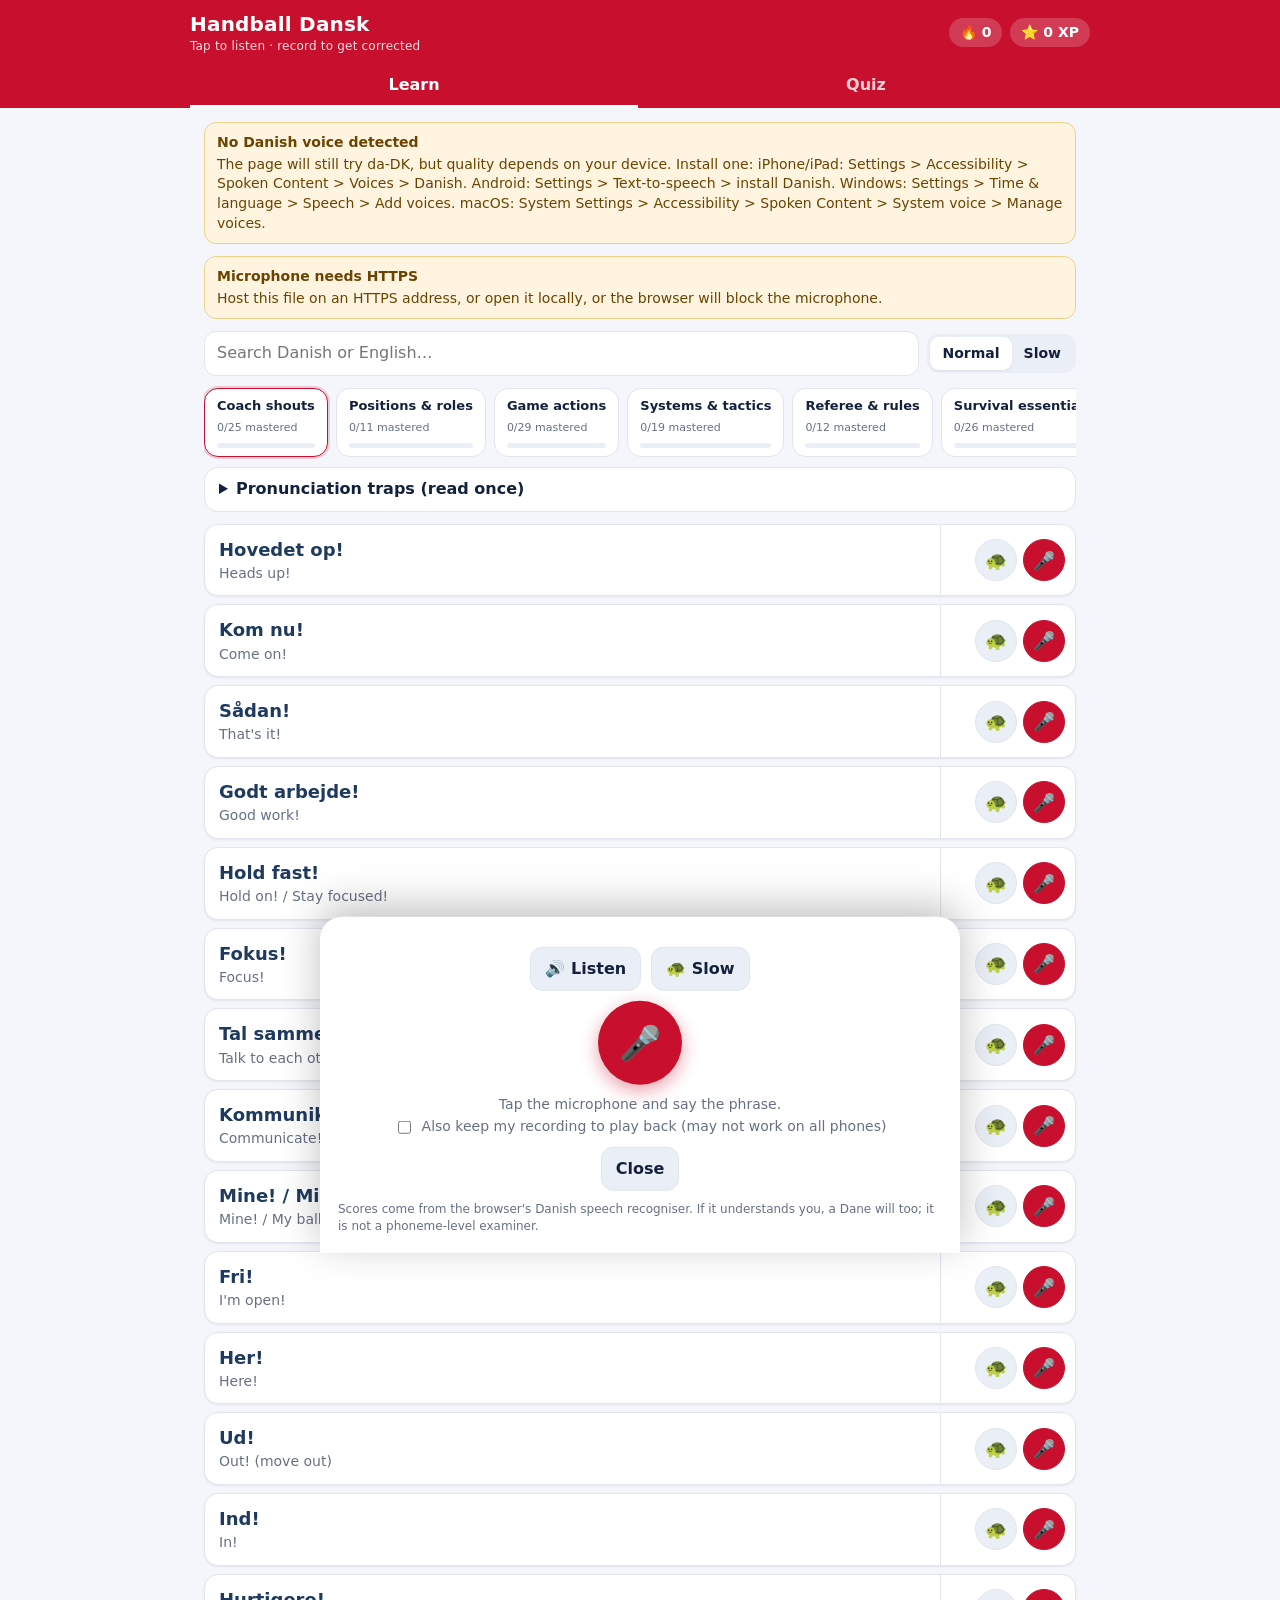
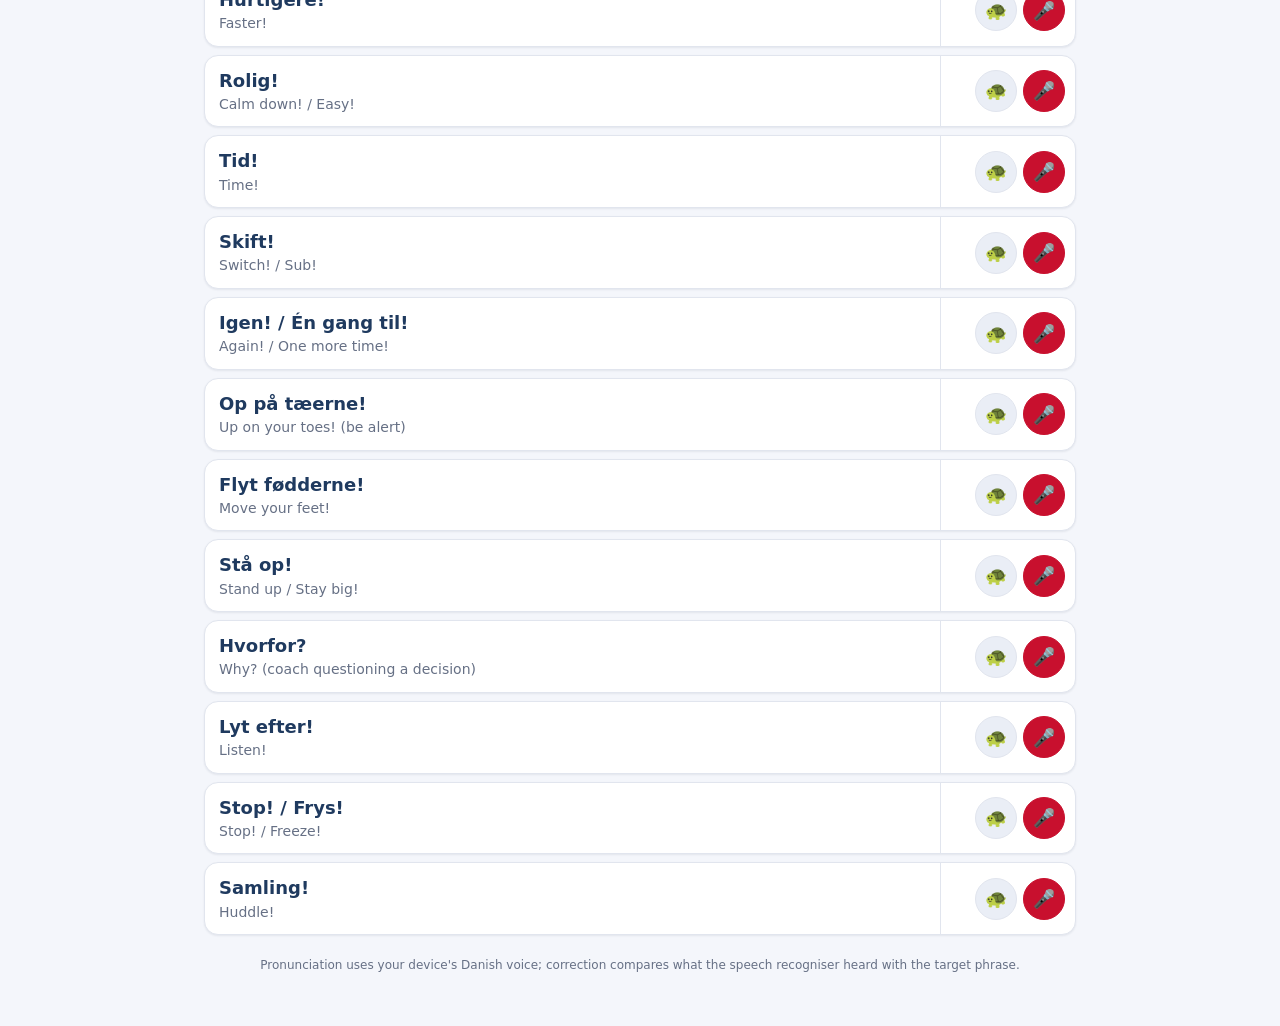
==== danish-handball-trainer.html @ ca6698df "Initial release of Handball Dansk trainer Co-authored-by: Copilot <223556219+Copilot@users.noreply.g" ====
<!doctype html>
<html lang="en">
<head>
<meta charset="utf-8">
<meta name="viewport" content="width=device-width,initial-scale=1,viewport-fit=cover">
<meta name="theme-color" content="#C8102E">
<title>Handball Dansk</title>
<style>
:root{--bg:#f4f6fb;--card:#fff;--ink:#14213d;--mut:#667085;--line:#e1e5ee;--red:#c8102e;--navy:#1f3a5f;--ok:#17a05a;--warn:#d98a00;--bad:#d92d20;--chip:#eaeef6;--shadow:0 1px 2px rgba(20,33,61,.08)}
@media(prefers-color-scheme:dark){:root{--bg:#0d1320;--card:#172033;--ink:#eef2fb;--mut:#9aa6bd;--line:#26314a;--chip:#212c45;--navy:#9db7e8;--shadow:none}}
*{box-sizing:border-box;-webkit-tap-highlight-color:transparent}
html,body{margin:0;background:var(--bg);color:var(--ink);font:16px/1.4 system-ui,-apple-system,"Segoe UI",Roboto,Arial,sans-serif}
button{font:inherit;color:inherit;cursor:pointer}
header{position:sticky;top:0;z-index:20;background:var(--red);color:#fff;padding:calc(env(safe-area-inset-top) + 10px) 16px 0}
.top{display:flex;align-items:center;justify-content:space-between;gap:12px;max-width:900px;margin:0 auto}
.brand{font-weight:800;font-size:20px;letter-spacing:.2px}
.brand small{display:block;font-weight:500;font-size:12px;opacity:.85}
.stats{display:flex;gap:8px}
.pill{background:rgba(255,255,255,.18);border-radius:999px;padding:5px 11px;font-weight:700;font-size:14px;white-space:nowrap}
nav{display:flex;gap:4px;max-width:900px;margin:10px auto 0}
nav button{flex:1;background:transparent;border:0;border-bottom:3px solid transparent;color:#fff;opacity:.8;padding:9px 4px;font-weight:700}
nav button.on{opacity:1;border-color:#fff}
main{max-width:900px;margin:0 auto;padding:14px 14px calc(env(safe-area-inset-bottom) + 40px)}
.banner{background:#fff4e0;color:#6b4300;border:1px solid #f1d08a;border-radius:12px;padding:10px 12px;margin-bottom:12px;font-size:14px}
@media(prefers-color-scheme:dark){.banner{background:#33270f;color:#f5d9a0;border-color:#5e4515}}
.banner b{display:block;margin-bottom:2px}
.bar{display:flex;flex-wrap:wrap;gap:8px;align-items:center;margin-bottom:10px}
.bar input[type=search],.bar select{flex:1;min-width:150px;border:1px solid var(--line);background:var(--card);color:var(--ink);border-radius:12px;padding:10px 12px;font:inherit}
.seg{display:inline-flex;background:var(--chip);border-radius:12px;padding:3px}
.seg button{border:0;background:transparent;padding:7px 12px;border-radius:9px;font-weight:600;font-size:14px}
.seg button.on{background:var(--card);box-shadow:var(--shadow)}
.chips{display:flex;gap:8px;overflow-x:auto;padding:2px 0 10px;scrollbar-width:none}
.chips::-webkit-scrollbar{display:none}
.chip{flex:0 0 auto;border:1px solid var(--line);background:var(--card);border-radius:14px;padding:8px 12px;text-align:left;min-width:118px}
.chip.on{border-color:var(--red);box-shadow:0 0 0 2px rgba(200,16,46,.18)}
.chip b{display:block;font-size:13px;white-space:nowrap}
.chip i{display:block;height:5px;border-radius:5px;background:var(--chip);margin-top:6px;overflow:hidden}
.chip i span{display:block;height:100%;background:var(--ok);width:0}
.chip small{color:var(--mut);font-size:11px}
details.tips{background:var(--card);border:1px solid var(--line);border-radius:14px;padding:10px 14px;margin-bottom:12px}
details.tips summary{font-weight:700;cursor:pointer}
details.tips ul{margin:8px 0 2px;padding-left:20px;color:var(--mut);font-size:14px}
details.tips li{margin:3px 0}
.list{display:grid;gap:8px}
.card{display:flex;align-items:stretch;background:var(--card);border:1px solid var(--line);border-radius:14px;box-shadow:var(--shadow);overflow:hidden}
.card .main{flex:1;text-align:left;border:0;background:transparent;padding:12px 14px;min-width:0}
.card .main:active{background:var(--chip)}
.card.playing{border-color:var(--red)}
.da{font-weight:800;font-size:18px;color:var(--navy);overflow-wrap:anywhere}
.en{color:var(--mut);font-size:14px;margin-top:2px;overflow-wrap:anywhere}
.acts{display:flex;align-items:center;gap:6px;padding:0 10px;border-left:1px solid var(--line)}
.ib{width:42px;height:42px;border-radius:50%;border:1px solid var(--line);background:var(--chip);display:grid;place-items:center;font-size:18px}
.ib:active{transform:scale(.94)}
.ib.mic{background:var(--red);border-color:var(--red);color:#fff}
.star{font-size:15px;min-width:18px;text-align:center}
.empty{padding:30px;text-align:center;color:var(--mut)}
/* sheet */
.scrim{position:fixed;inset:0;background:rgba(10,15,30,.55);z-index:40;display:none}
.scrim.on{display:block}
.sheet{position:fixed;left:0;right:0;bottom:0;z-index:50;background:var(--card);border-radius:22px 22px 0 0;max-width:640px;margin:0 auto;padding:18px 18px calc(env(safe-area-inset-bottom) + 18px);transform:translateY(105%);transition:transform .22s ease;max-height:92vh;overflow:auto;box-shadow:0 -10px 40px rgba(0,0,0,.25)}
.sheet.on{transform:none}
.sheet h2{margin:0;font-size:24px;color:var(--navy);overflow-wrap:anywhere}
.sheet .sub{color:var(--mut);margin:2px 0 12px}
.row{display:flex;gap:10px;align-items:center;justify-content:center;flex-wrap:wrap;margin:10px 0}
.btn{border:1px solid var(--line);background:var(--chip);border-radius:12px;padding:10px 14px;font-weight:700}
.btn.pri{background:var(--red);border-color:var(--red);color:#fff}
.big{width:84px;height:84px;border-radius:50%;border:0;background:var(--red);color:#fff;font-size:34px;display:grid;place-items:center;box-shadow:0 6px 18px rgba(200,16,46,.4)}
.big.rec{animation:pulse 1.1s infinite;background:#a30d25}
@keyframes pulse{0%{box-shadow:0 0 0 0 rgba(200,16,46,.6)}100%{box-shadow:0 0 0 22px rgba(200,16,46,0)}}
.status{text-align:center;color:var(--mut);min-height:22px;font-size:14px}
.result{border-top:1px solid var(--line);margin-top:12px;padding-top:12px}
.score{display:flex;align-items:center;gap:14px}
.score .n{font-size:40px;font-weight:900;line-height:1}
.meter{flex:1;height:10px;border-radius:10px;background:var(--chip);overflow:hidden}
.meter span{display:block;height:100%;width:0;transition:width .4s}
.verdict{font-weight:800;margin:8px 0 6px}
.toks{display:flex;flex-wrap:wrap;gap:6px;margin:8px 0}
.tok{padding:4px 9px;border-radius:9px;font-weight:700;border:1px solid transparent}
.tok.ok{background:rgba(23,160,90,.14);color:var(--ok);border-color:rgba(23,160,90,.4)}
.tok.close{background:rgba(217,138,0,.14);color:var(--warn);border-color:rgba(217,138,0,.4)}
.tok.bad{background:rgba(217,45,32,.12);color:var(--bad);border-color:rgba(217,45,32,.4)}
.heard{color:var(--mut);font-size:14px}
.heard b{color:var(--ink)}
.hints{margin:8px 0 0;padding-left:20px;font-size:14px}
.hints li{margin:4px 0}
.fine{font-size:12px;color:var(--mut);margin-top:10px}
label.sw{display:flex;gap:8px;align-items:center;font-size:14px;color:var(--mut);justify-content:center}
/* quiz */
.q{background:var(--card);border:1px solid var(--line);border-radius:18px;padding:18px;box-shadow:var(--shadow)}
.qprog{height:8px;border-radius:8px;background:var(--chip);overflow:hidden;margin-bottom:14px}
.qprog span{display:block;height:100%;background:var(--ok);width:0;transition:width .3s}
.qspk{display:flex;justify-content:center;margin:6px 0 10px}
.qspk .big{width:96px;height:96px;font-size:40px}
.qda{text-align:center;font-size:22px;font-weight:800;color:var(--navy);min-height:30px;margin-bottom:12px}
.opts{display:grid;gap:8px}
.opt{border:2px solid var(--line);background:var(--card);border-radius:14px;padding:13px 14px;text-align:left;font-weight:600}
.opt.right{border-color:var(--ok);background:rgba(23,160,90,.12)}
.opt.wrong{border-color:var(--bad);background:rgba(217,45,32,.1)}
.opt:disabled{cursor:default}
.qfoot{display:flex;justify-content:space-between;align-items:center;margin-top:14px;gap:10px}
.final{text-align:center;padding:10px}
.final .n{font-size:54px;font-weight:900;color:var(--navy)}
.hide{display:none!important}
.foot{color:var(--mut);font-size:12px;margin-top:22px;text-align:center}
</style>
</head>
<body>
<header>
  <div class="top">
    <div class="brand">Handball Dansk<small>Tap to listen · record to get corrected</small></div>
    <div class="stats"><span class="pill" id="streak">🔥 0</span><span class="pill" id="xp">⭐ 0 XP</span></div>
  </div>
  <nav>
    <button id="tabLearn" class="on">Learn</button>
    <button id="tabQuiz">Quiz</button>
  </nav>
</header>

<main>
  <div id="banners"></div>

  <section id="learn">
    <div class="bar">
      <input type="search" id="q" placeholder="Search Danish or English…" autocomplete="off">
      <div class="seg" id="speed"><button data-s="1" class="on">Normal</button><button data-s="0">Slow</button></div>
      <select id="voiceSel" class="hide" aria-label="Danish voice"></select>
    </div>
    <div class="chips" id="chips"></div>
    <details class="tips">
      <summary>Pronunciation traps (read once)</summary>
      <ul>
        <li><b>Soft D</b>: a "d" after a vowel is a soft "th" as in "the": <i>med, rød, blad</i>.</li>
        <li><b>æ, ø, å</b>: æ ≈ short "air", ø ≈ "uh" with rounded lips, å ≈ "aw".</li>
        <li><b>Swallowed endings</b>: <i>-et</i> and <i>-ede</i> almost vanish: <i>spillede</i> ≈ "spell-uh".</li>
        <li><b>Stød</b>: a throat catch that changes meaning (<i>hun</i> "she" vs <i>hund</i> "dog"). Learn by ear.</li>
        <li><b>jeg</b> = "yai". <b>hv-</b> = "v". Final <b>g</b> is often silent.</li>
        <li>Rhythm is flat and fast. Coaches use short fragments: master the shouts and positions first.</li>
      </ul>
    </details>
    <div class="list" id="list"></div>
  </section>

  <section id="quizView" class="hide">
    <div class="bar">
      <select id="quizScope" aria-label="Quiz scope"></select>
      <label class="sw"><input type="checkbox" id="hideText"> Listening only (hide Danish)</label>
    </div>
    <div id="quizBody"></div>
  </section>

  <p class="foot">Pronunciation uses your device's Danish voice; correction compares what the speech recogniser heard with the target phrase.</p>
</main>

<div class="scrim" id="scrim"></div>
<div class="sheet" id="sheet" role="dialog" aria-modal="true" aria-label="Pronunciation practice">
  <h2 id="shDa"></h2>
  <div class="sub" id="shEn"></div>
  <div class="row">
    <button class="btn" id="shPlay">🔊 Listen</button>
    <button class="btn" id="shSlow">🐢 Slow</button>
  </div>
  <div class="row"><button class="big" id="shRec" aria-label="Record">🎤</button></div>
  <div class="status" id="shStatus">Tap the microphone and say the phrase.</div>
  <label class="sw"><input type="checkbox" id="keepAudio"> Also keep my recording to play back (may not work on all phones)</label>
  <div class="result hide" id="shRes">
    <div class="score"><div class="n" id="shScore">0</div><div class="meter"><span id="shMeter"></span></div></div>
    <div class="verdict" id="shVerdict"></div>
    <div class="toks" id="shToks"></div>
    <div class="heard" id="shHeard"></div>
    <ul class="hints" id="shHints"></ul>
    <div class="row hide" id="shMine"><button class="btn" id="shPlayMine">▶ Hear yourself</button></div>
  </div>
  <div class="row"><button class="btn" id="shClose">Close</button></div>
  <div class="fine">Scores come from the browser's Danish speech recogniser. If it understands you, a Dane will too; it is not a phoneme-level examiner.</div>
</div>

<script>
/* ---------- DATA: [danish, english, optional spoken text] ---------- */
const DATA=[
{id:"shouts",t:"Coach shouts",rows:[
["Hovedet op!","Heads up!"],["Kom nu!","Come on!"],["Sådan!","That's it!"],["Godt arbejde!","Good work!"],["Hold fast!","Hold on! / Stay focused!"],["Fokus!","Focus!"],["Tal sammen!","Talk to each other!"],["Kommuniker!","Communicate!"],["Mine! / Min bold!","Mine! / My ball!"],["Fri!","I'm open!"],["Her!","Here!"],["Ud!","Out! (move out)"],["Ind!","In!"],["Hurtigere!","Faster!"],["Rolig!","Calm down! / Easy!"],["Tid!","Time!"],["Skift!","Switch! / Sub!"],["Igen! / Én gang til!","Again! / One more time!"],["Op på tæerne!","Up on your toes! (be alert)"],["Flyt fødderne!","Move your feet!"],["Stå op!","Stand up / Stay big!"],["Hvorfor?","Why? (coach questioning a decision)"],["Lyt efter!","Listen!"],["Stop! / Frys!","Stop! / Freeze!"],["Samling!","Huddle!"]]},
{id:"pos",t:"Positions & roles",rows:[
["Målmand","Goalkeeper"],["Venstre fløj / Højre fløj","Left / Right wing"],["Venstre back / Højre back","Left / Right back"],["Playmaker / Midterback","Centre back"],["Streg / Stregspiller","Pivot / Line player"],["Bagspiller","Backcourt player"],["Kaptajn","Captain"],["Træner / Assistenttræner","Coach / Assistant coach"],["Holdkammerat","Teammate"],["Dommer","Referee"],["Sekretær / Tidtager","Table official / Timekeeper"]]},
{id:"actions",t:"Game actions",rows:[
["Bold","Ball"],["Aflevering / Aflever!","Pass / Pass it!"],["Skud / Skyd!","Shot / Shoot!"],["Mål!","Goal!"],["Redning","Save"],["Straffekast","7m penalty"],["Frikast","Free throw"],["Indkast","Throw-in (from sideline)"],["Udkast","Goalkeeper's throw-out"],["Kontra / Hurtigt angreb","Fast break"],["1. bølge / 2. bølge","First / second wave","første bølge / anden bølge"],["Gennembrud","Breakthrough"],["Spring skud","Jump shot"],["Finte / Lav en finte","Fake / Make a fake"],["Skærm / Sæt skærm","Screen / Set a screen"],["Skift / Kryds","Switch / Cross"],["Blok / Blokering","Block"],["Erobring","Steal / Ball win"],["Tabt bold","Turnover"],["Teknisk fejl","Technical fault"],["Skridt","Travelling (steps)"],["Dobbeltdribling","Double dribble"],["Fejl","Mistake / Foul"],["Passivt spil","Passive play"],["Forvarsel","Passive play warning"],["Overtal / Undertal","Power play / Short-handed"],["Syv mod seks","7v6 (empty goal)"],["Tomt mål","Empty net"],["Tilbage! / Hjem!","Get back! (defensive transition)"]]},
{id:"tactics",t:"Systems & tactics",rows:[
["Angreb / Forsvar","Attack / Defence"],["Opstilling","Formation / Set-up"],["6-0 (seks-nul)","6:0 defence","seks nul"],["5-1 (fem-et)","5:1 defence","fem et"],["3-2-1 (tre-to-en)","3:2:1 defence","tre to en"],["Mand-mand","Man-to-man"],["Offensivt / Defensivt","Aggressive / Passive (defence)"],["Dæk op / Dæk ud","Step up / Step out on the shooter"],["Luk hullet","Close the gap"],["Pres","Press"],["Hold afstand","Keep distance"],["Tag din mand","Take your man"],["Hjælp! / Hjælpeforsvar","Help! / Help defence"],["Spil på stregen","Play to the pivot"],["Spil ud på fløjen","Play out to the wing"],["Gå i dybden","Penetrate / Go deep"],["Vær tålmodig","Be patient"],["Hold bolden","Keep possession"],["Sæt tempoet op / ned","Raise / Lower the tempo"]]},
{id:"rules",t:"Referee & rules",rows:[
["Udvisning (2 min)","2-minute suspension","Udvisning"],["Gult kort","Yellow card"],["Rødt kort","Red card"],["Blåt kort","Blue card (report)"],["Time-out / Holdtimeout","Team time-out"],["Straffekast til ...","Penalty to ..."],["Offensiv fejl","Offensive foul"],["Overtrædelse","Violation"],["Udskiftning / Skiftezone","Substitution / Substitution area"],["Halvleg / Pause","Half / Half-time"],["Forlænget spilletid","Extra time"],["Slutresultat","Final score"]]},
{id:"basics",t:"Survival essentials",rows:[
["Hej / Hej hej","Hi / Bye"],["Godmorgen / Godaften / Godnat","Good morning / evening / night"],["Vi ses","See you"],["Tak / Mange tak","Thanks / Thanks a lot"],["Selv tak / Det var så lidt","You're welcome"],["Undskyld","Sorry / Excuse me"],["Ja / Nej / Måske","Yes / No / Maybe"],["Jeg hedder Samuel","My name is Samuel"],["Hvad hedder du?","What's your name?"],["Jeg forstår ikke","I don't understand"],["Kan du sige det igen?","Can you say that again?"],["Kan du tale langsommere?","Can you speak slower?"],["Hvad betyder det?","What does that mean?"],["Hvordan siger man ... på dansk?","How do you say ... in Danish?"],["Taler du engelsk?","Do you speak English?"],["Du må gerne tale dansk til mig","You may speak Danish to me"],["Jeg lærer dansk","I'm learning Danish"],["Hvor er ...?","Where is ...?"],["Hvornår? / Hvad tid?","When? / What time?"],["Hvordan går det? / Det går fint","How's it going? / Going well"],["Jeg er træt / sulten / tørstig","I'm tired / hungry / thirsty"],["Det er okay / Det er fint","It's fine"],["Pyt!","Never mind / shake it off"],["Held og lykke","Good luck"],["Tillykke","Congratulations"],["Godt gået! / Flot!","Well done! / Nice!"]]},
{id:"nums",t:"Numbers & days",rows:[
["en / et","1"],["to","2"],["tre","3"],["fire","4"],["fem","5"],["seks","6"],["syv","7"],["otte","8"],["ni","9"],["ti","10"],["elleve","11"],["tolv","12"],["tretten","13"],["fjorten","14"],["femten","15"],["seksten","16"],["sytten","17"],["atten","18"],["nitten","19"],["tyve","20"],
["mandag / tirsdag / onsdag","Monday / Tuesday / Wednesday"],["torsdag / fredag","Thursday / Friday"],["lørdag / søndag","Saturday / Sunday"],["i dag / i morgen / i går","today / tomorrow / yesterday"],["i aften","tonight"]]},
{id:"training",t:"Training",rows:[
["Træning","Training"],["Opvarmning","Warm-up"],["Udstrækning / Stræk","Stretching"],["Styrketræning","Strength training"],["Løb / Løbetræning","Running / Conditioning"],["Skudtræning","Shooting drill"],["Øvelse","Drill"],["To og to / Par","In pairs"],["Stil jer op i en række","Line up"],["Hold A / Hold B","Team A / Team B"],["Veste","Bibs"],["Kegler","Cones"],["Bolde","Balls"],["Pause (2 min)","Break (2 min)","Pause"],["Vand","Water"],["Harpiks","Resin / Grip wax"],["Sidste gang","Last time / Last rep"],["Godt træningspas","Good session"]]},
{id:"logistics",t:"Locker room & logistics",rows:[
["Omklædningsrum","Changing room"],["Hal","Sports hall"],["Bad","Shower"],["Trøje","Jersey"],["Sko","Shoes"],["Taske","Bag"],["Kampdag","Match day"],["Hjemmekamp / Udekamp","Home / Away game"],["Mødetid","Meeting time"],["Afgang","Departure"],["Hvem kører?","Who's driving?"],["Har du en ekstra ...?","Do you have a spare ...?"],["Må jeg låne ...?","Can I borrow ...?"],["Hvornår er næste træning?","When is the next practice?"],["Jeg kommer for sent","I'll be late"],["Jeg kan ikke komme","I can't come"],["Jeg er syg","I'm sick"],["Hvor er toilettet?","Where's the toilet?"]]},
{id:"injury",t:"Injuries & medical",rows:[
["Jeg er skadet","I'm injured"],["Jeg har ondt i ...","I have pain in ..."],["Ankel / Knæ / Skulder","Ankle / Knee / Shoulder"],["Ryg / Lår / Læg","Back / Thigh / Calf"],["Finger / Hånd / Håndled","Finger / Hand / Wrist"],["Albue / Hoved / Nakke","Elbow / Head / Neck"],["Det gør ondt","It hurts"],["Jeg har brug for is","I need ice"],["Jeg skal til læge","I need to see a doctor"],["Jeg kan ikke spille","I can't play"],["Jeg kan godt spille","I can play"],["Fysioterapeut / Fysio","Physiotherapist"],["Forstuvet / Overstrakt / Brækket","Sprained / Strained / Broken"]]},
{id:"social",t:"Social & team culture",rows:[
["Hygge","Cosy, convivial togetherness"],["Skål!","Cheers!"],["Er du med?","Are you coming / in?"],["Skal vi ...?","Shall we ...?"],["Hvad skal vi lave?","What are we doing?"],["God kamp!","Good game!"],["Det var uheldigt","That was unlucky"],["Det var fortjent","That was deserved"],["Vi vandt / Vi tabte / Uafgjort","We won / We lost / Draw"],["Vi skal nok klare det","We'll manage"],["Det var en god kamp","That was a good game"],["Tak for kampen","Thanks for the game (to opponents)"],["Tak for i dag","Thanks for today"],["Jeg glæder mig til ...","I'm looking forward to ..."],["Lækkert / Fedt","Awesome / Cool"],["Det er sjovt","That's fun"],["Du er god","You're good"]]}
];
DATA.forEach(s=>{s.items=s.rows.map((r,i)=>({id:s.id+"-"+i,sec:s.id,da:r[0],en:r[1],say:r[2]||r[0]}))});
const ALL=DATA.flatMap(s=>s.items);

/* ---------- helpers ---------- */
const $=s=>document.querySelector(s);
const store={get(k,d){try{const v=localStorage.getItem("dh_"+k);return v==null?d:JSON.parse(v)}catch(e){return d}},set(k,v){try{localStorage.setItem("dh_"+k,JSON.stringify(v))}catch(e){}}};
const S={xp:store.get("xp",0),streak:store.get("streak",0),last:store.get("last",""),best:store.get("best",{}),voice:store.get("voice",""),slow:false,sec:DATA[0].id,q:""};
const today=()=>new Date().toISOString().slice(0,10);
function touchDay(){const t=today();if(S.last===t)return;const y=new Date(Date.now()-864e5).toISOString().slice(0,10);S.streak=(S.last===y)?S.streak+1:1;S.last=t;store.set("streak",S.streak);store.set("last",S.last);paintStats()}
function addXP(n){S.xp+=n;store.set("xp",S.xp);touchDay();paintStats()}
function paintStats(){$("#xp").textContent="⭐ "+S.xp+" XP";$("#streak").textContent="🔥 "+S.streak}
const toVariants=t=>t.split(/\s*\/\s*/).map(v=>v.replace(/\([^)]*\)/g,"").replace(/\.\.\./g,"").replace(/\s+([?!])/g,"$1").replace(/\s+/g," ").trim()).filter(Boolean);

/* ---------- speech synthesis ---------- */
const synth=window.speechSynthesis;
let voices=[];
function loadVoices(){
  if(!synth)return;
  voices=synth.getVoices().filter(v=>/^da([-_]|$)/i.test(v.lang));
  const sel=$("#voiceSel");
  if(voices.length>1){
    sel.classList.remove("hide");
    sel.innerHTML=voices.map(v=>`<option value="${v.voiceURI}">${v.name} (${v.lang})</option>`).join("");
    sel.value=voices.find(v=>v.voiceURI===S.voice)?S.voice:voices[0].voiceURI;
  }else sel.classList.add("hide");
  paintBanners();
}
$("#voiceSel").onchange=e=>{S.voice=e.target.value;store.set("voice",S.voice)};
function pickVoice(){return voices.find(v=>v.voiceURI===S.voice)||voices[0]||null}
function sleep(ms){return new Promise(r=>setTimeout(r,ms))}
let speakToken=0;
async function speak(text,opts={}){
  if(!synth){return}
  const my=++speakToken;
  synth.cancel();
  const parts=toVariants(text);
  const rate=opts.slow??S.slow?0.62:0.92;
  for(let i=0;i<parts.length;i++){
    if(my!==speakToken)return;
    await new Promise(res=>{
      const u=new SpeechSynthesisUtterance(parts[i]);
      u.lang="da-DK";const v=pickVoice();if(v)u.voice=v;
      u.rate=rate;u.pitch=1;
      u.onend=res;u.onerror=res;
      synth.speak(u);
    });
    if(i<parts.length-1)await sleep(320);
  }
}
function stopSpeak(){speakToken++;if(synth)synth.cancel()}

/* ---------- banners ---------- */
const SR=window.SpeechRecognition||window.webkitSpeechRecognition;
function paintBanners(){
  const b=[];
  if(!synth)b.push(["No speech output","This browser cannot speak. Use Chrome, Edge or Safari."]);
  else if(!voices.length)b.push(["No Danish voice detected","The page will still try da-DK, but quality depends on your device. Install one: iPhone/iPad: Settings > Accessibility > Spoken Content > Voices > Danish. Android: Settings > Text-to-speech > install Danish. Windows: Settings > Time & language > Speech > Add voices. macOS: System Settings > Accessibility > Spoken Content > System voice > Manage voices."]);
  if(!SR)b.push(["Recording and correction unavailable","This browser has no speech recognition (Firefox). Use Chrome, Edge or Safari for the microphone feature."]);
  if(location.protocol==="http:"&&location.hostname!=="localhost")b.push(["Microphone needs HTTPS","Host this file on an HTTPS address, or open it locally, or the browser will block the microphone."]);
  $("#banners").innerHTML=b.map(x=>`<div class="banner"><b>${x[0]}</b>${x[1]}</div>`).join("");
}

/* ---------- learn view ---------- */
function masteredCount(sec){return sec.items.filter(i=>(S.best[i.id]||0)>=80).length}
function paintChips(){
  $("#chips").innerHTML=DATA.map(s=>{const m=masteredCount(s),p=Math.round(m/s.items.length*100);
    return `<button class="chip ${s.id===S.sec&&!S.q?"on":""}" data-id="${s.id}"><b>${s.t}</b><small>${m}/${s.items.length} mastered</small><i><span style="width:${p}%"></span></i></button>`}).join("");
  document.querySelectorAll(".chip").forEach(c=>c.onclick=()=>{S.sec=c.dataset.id;S.q="";$("#q").value="";paintChips();paintList()});
}
function paintList(){
  const q=S.q.trim().toLowerCase();
  let items=q?ALL.filter(i=>(i.da+" "+i.en).toLowerCase().includes(q)):DATA.find(s=>s.id===S.sec).items;
  const el=$("#list");
  if(!items.length){el.innerHTML='<div class="empty">No match.</div>';return}
  el.innerHTML=items.map(i=>{const b=S.best[i.id]||0;const st=b>=90?"🏆":b>=80?"⭐":b>0?"•":"";
    return `<div class="card" data-id="${i.id}"><button class="main" data-play="${i.id}"><div class="da">${i.da}</div><div class="en">${i.en}</div></button><div class="acts"><span class="star" title="Best score ${b}">${st}</span><button class="ib" data-slow="${i.id}" aria-label="Slow">🐢</button><button class="ib mic" data-rec="${i.id}" aria-label="Practise">🎤</button></div></div>`}).join("");
  el.querySelectorAll("[data-play]").forEach(b=>b.onclick=()=>play(b.dataset.play,false));
  el.querySelectorAll("[data-slow]").forEach(b=>b.onclick=()=>play(b.dataset.slow,true));
  el.querySelectorAll("[data-rec]").forEach(b=>b.onclick=()=>openSheet(b.dataset.rec));
}
const byId=id=>ALL.find(i=>i.id===id);
async function play(id,slow){
  const it=byId(id);const card=document.querySelector(`.card[data-id="${id}"]`);
  if(card)card.classList.add("playing");
  await speak(it.say,{slow:slow?true:S.slow});
  if(card)card.classList.remove("playing");
}
$("#q").oninput=e=>{S.q=e.target.value;paintChips();paintList()};
$("#speed").onclick=e=>{const b=e.target.closest("button");if(!b)return;S.slow=b.dataset.s==="0";document.querySelectorAll("#speed button").forEach(x=>x.classList.toggle("on",x===b))};

/* ---------- scoring ---------- */
const NUM={"0":"nul","1":"en","2":"to","3":"tre","4":"fire","5":"fem","6":"seks","7":"syv","8":"otte","9":"ni","10":"ti","11":"elleve","12":"tolv","13":"tretten","14":"fjorten","15":"femten","16":"seksten","17":"sytten","18":"atten","19":"nitten","20":"tyve"};
function tokens(s){return s.toLowerCase().replace(/[.,!?;:"“”()]/g," ").replace(/[-–]/g," ").replace(/\s+/g," ").trim().split(" ").filter(Boolean).map(t=>NUM[t]||t)}
function lev(a,b){const m=a.length,n=b.length;if(!m)return n;if(!n)return m;let p=Array.from({length:n+1},(_,j)=>j);for(let i=1;i<=m;i++){const c=[i];for(let j=1;j<=n;j++)c[j]=Math.min(p[j]+1,c[j-1]+1,p[j-1]+(a[i-1]===b[j-1]?0:1));p=c}return p[n]}
const sim=(a,b)=>a===b?1:1-lev(a,b)/Math.max(a.length,b.length);
function align(T,H){
  const n=T.length,m=H.length,D=[],B=[];
  for(let i=0;i<=n;i++){D.push(Array(m+1).fill(0));B.push(Array(m+1).fill(0))}
  for(let i=1;i<=n;i++){D[i][0]=i;B[i][0]=1}
  for(let j=1;j<=m;j++){D[0][j]=j*0.6;B[0][j]=2}
  for(let i=1;i<=n;i++)for(let j=1;j<=m;j++){
    const a=D[i-1][j-1]+(1-sim(T[i-1],H[j-1])),b=D[i-1][j]+1,c=D[i][j-1]+0.6;
    const mn=Math.min(a,b,c);D[i][j]=mn;B[i][j]=mn===a?0:mn===b?1:2}
  const res=[];let i=n,j=m,extra=0;
  while(i>0||j>0){const k=B[i][j];
    if(i>0&&j>0&&k===0){res.unshift({t:T[i-1],h:H[j-1],s:sim(T[i-1],H[j-1])});i--;j--}
    else if(i>0&&(k===1||j===0)){res.unshift({t:T[i-1],h:null,s:0});i--}
    else{extra++;j--}}
  return {res,extra};
}
function scoreAgainst(targets,heard){
  const H=tokens(heard);let best=null;
  for(const t of targets){const T=tokens(t);if(!T.length)continue;
    const {res,extra}=align(T,H);
    const sc=Math.max(0,Math.round((res.reduce((a,r)=>a+r.s*r.s,0)/T.length*100)-extra*6));
    if(!best||sc>best.score)best={score:sc,res,extra,target:t,heard}}
  return best;
}
const TIPS=[
 [t=>t==="jeg","\"jeg\" sounds like \"yai\"."],
 [t=>/[aeiouyæøå]d($|e$|t$|s$)/.test(t),"Soft D: after a vowel the d is a soft \"th\" (like in \"the\"), not a hard d."],
 [t=>/^hv/.test(t),"hv- is pronounced just \"v\"; the h is silent."],
 [t=>/æ/.test(t),"æ is a short \"air\" (like in \"bed\" with the mouth a little more open)."],
 [t=>/ø/.test(t),"ø: say \"uh\" with rounded lips."],
 [t=>/å/.test(t),"å sounds like \"aw\"."],
 [t=>/(ede|et)$/.test(t),"Word endings (-et, -ede) are swallowed; keep them very weak."],
 [t=>/g$/.test(t),"A final g is often silent or a light \"w/y\" glide (dag ≈ \"da\")."],
 [t=>/r/.test(t),"Danish r is soft, at the back of the throat, almost like a vowel."]
];
function hintsFor(res){
  const out=[];
  for(const r of res){if(r.s>=0.99)continue;
    for(const [f,msg] of TIPS){if(f(r.t)&&!out.includes(msg)){out.push(`<b>${r.t}</b>: ${msg}`);break}}
    if(out.length>=3)break}
  return out;
}

/* ---------- practice sheet ---------- */
let cur=null,rec=null,recording=false,mr=null,chunks=[],mineURL=null,micStream=null;
function openSheet(id){
  cur=byId(id);stopSpeak();
  $("#shDa").textContent=cur.da;$("#shEn").textContent=cur.en;
  $("#shRes").classList.add("hide");$("#shStatus").textContent=SR?"Tap the microphone and say the phrase.":"Speech recognition is not available in this browser.";
  $("#scrim").classList.add("on");$("#sheet").classList.add("on");
  speak(cur.say);
}
function closeSheet(){stopRec(true);stopSpeak();$("#scrim").classList.remove("on");$("#sheet").classList.remove("on");paintChips();paintList()}
$("#shClose").onclick=closeSheet;$("#scrim").onclick=closeSheet;
$("#shPlay").onclick=()=>speak(cur.say,{slow:false});
$("#shSlow").onclick=()=>speak(cur.say,{slow:true});
$("#shRec").onclick=()=>recording?stopRec(false):startRec();

function setStatus(t){$("#shStatus").textContent=t}
async function startRec(){
  if(!SR){setStatus("This browser has no speech recognition. Try Chrome, Edge or Safari.");return}
  stopSpeak();
  if($("#keepAudio").checked){
    try{micStream=await navigator.mediaDevices.getUserMedia({audio:true});mr=new MediaRecorder(micStream);chunks=[];mr.ondataavailable=e=>chunks.push(e.data);mr.start()}catch(e){mr=null}
  }
  rec=new SR();rec.lang="da-DK";rec.interimResults=false;rec.maxAlternatives=5;rec.continuous=false;
  let got=false;
  rec.onstart=()=>{recording=true;$("#shRec").classList.add("rec");setStatus("Listening… say it now")};
  rec.onresult=e=>{got=true;const alts=[];for(const a of e.results[0])alts.push(a.transcript);evaluate(alts)};
  rec.onerror=e=>{
    const m={"not-allowed":"Microphone blocked. Allow microphone access for this page and try again.","service-not-allowed":"Speech service blocked by the browser or OS.","no-speech":"I heard nothing. Move closer and try again.","audio-capture":"No microphone found (or another app is using it).","language-not-supported":"This browser has no Danish recogniser.","network":"The speech service needs an internet connection."};
    setStatus(m[e.error]||("Recognition error: "+e.error))};
  rec.onend=()=>{recording=false;$("#shRec").classList.remove("rec");finishMine();if(!got&&$("#shStatus").textContent.startsWith("Listening"))setStatus("I heard nothing. Tap the microphone and try again.")};
  try{rec.start()}catch(e){setStatus("Could not start the microphone.")}
}
function stopRec(silent){try{rec&&rec.stop()}catch(e){}if(silent){try{rec&&(rec.onresult=null)}catch(e){}}}
function finishMine(){
  try{if(mr&&mr.state!=="inactive"){mr.onstop=()=>{if(chunks.length){if(mineURL)URL.revokeObjectURL(mineURL);mineURL=URL.createObjectURL(new Blob(chunks,{type:mr.mimeType||"audio/webm"}));$("#shMine").classList.remove("hide")}};mr.stop()}}catch(e){}
  try{micStream&&micStream.getTracks().forEach(t=>t.stop())}catch(e){}micStream=null;
}
$("#shPlayMine").onclick=()=>{if(mineURL){new Audio(mineURL).play()}};

function evaluate(alts){
  const targets=toVariants(cur.say);let best=null;
  for(const a of alts){const r=scoreAgainst(targets,a);if(r&&(!best||r.score>best.score))best=r}
  if(!best){setStatus("Could not evaluate. Try again.");return}
  const sc=best.score;
  const prev=S.best[cur.id]||0;
  if(sc>prev){S.best[cur.id]=sc;store.set("best",S.best)}
  addXP(sc>=80&&prev<80?10:sc>=50?3:1);
  $("#shRes").classList.remove("hide");
  $("#shMine").classList.toggle("hide",!mineURL||!$("#keepAudio").checked);
  $("#shScore").textContent=sc;
  const mt=$("#shMeter");mt.style.width=sc+"%";mt.style.background=sc>=80?"var(--ok)":sc>=50?"var(--warn)":"var(--bad)";
  $("#shScore").style.color=sc>=80?"var(--ok)":sc>=50?"var(--warn)":"var(--bad)";
  $("#shVerdict").textContent=sc>=90?"Perfekt! Sounds right to the recogniser.":sc>=80?"Flot! Very close.":sc>=50?"Næsten. A few sounds to fix.":"Prøv igen. Listen once more, then repeat slowly.";
  $("#shToks").innerHTML=best.res.map(r=>`<span class="tok ${r.s>=0.99?"ok":r.s>=0.7?"close":"bad"}">${r.t}</span>`).join("");
  $("#shHeard").innerHTML="I heard: <b>"+(best.heard||"…")+"</b>"+(best.target?" · target: <b>"+best.target+"</b>":"");
  const h=hintsFor(best.res);
  $("#shHints").innerHTML=sc>=90?"":h.map(x=>"<li>"+x+"</li>").join("");
  setStatus(sc>=80?"Tap the microphone to try again, or close.":"Tap 🔊 to hear it, then record again.");
}

/* ---------- quiz ---------- */
let Q=null;
function shuffle(a){a=a.slice();for(let i=a.length-1;i>0;i--){const j=Math.floor(Math.random()*(i+1));[a[i],a[j]]=[a[j],a[i]]}return a}
function fillScope(){$("#quizScope").innerHTML='<option value="all">All sections</option>'+DATA.map(s=>`<option value="${s.id}">${s.t}</option>`).join("")}
function startQuiz(){
  const sc=$("#quizScope").value;const pool=sc==="all"?ALL:DATA.find(s=>s.id===sc).items;
  Q={pool,qs:shuffle(pool).slice(0,Math.min(10,pool.length)),i:0,ok:0,done:false};
  renderQ();
}
function renderQ(){
  const el=$("#quizBody");
  if(!Q){el.innerHTML='<div class="q final"><div class="da" style="font-size:22px">Listening quiz</div><p class="en">Hear a Danish phrase, pick its meaning. 10 questions, +5 XP each.</p><button class="btn pri" id="qStart">Start</button></div>';$("#qStart").onclick=startQuiz;return}
  if(Q.i>=Q.qs.length){const pct=Math.round(Q.ok/Q.qs.length*100);addXP(Q.ok===Q.qs.length?10:0);
    el.innerHTML=`<div class="q final"><div class="n">${Q.ok}/${Q.qs.length}</div><p>${pct>=90?"Fantastisk!":pct>=60?"Godt gået!":"Keep going, repeat the weak ones in Learn."}</p><button class="btn pri" id="qAgain">Play again</button></div>`;$("#qAgain").onclick=startQuiz;return}
  const it=Q.qs[Q.i];
  const wrong=shuffle(Q.pool.filter(x=>x.en!==it.en).map(x=>x.en).filter((v,k,a)=>a.indexOf(v)===k)).slice(0,3);
  const opts=shuffle([it.en,...wrong]);
  el.innerHTML=`<div class="q"><div class="qprog"><span style="width:${Q.i/Q.qs.length*100}%"></span></div>
   <div class="qspk"><button class="big" id="qPlay" aria-label="Play">🔊</button></div>
   <div class="qda">${$("#hideText").checked?"":it.da}</div>
   <div class="opts">${opts.map(o=>`<button class="opt" data-o="${o.replace(/"/g,"&quot;")}">${o}</button>`).join("")}</div>
   <div class="qfoot"><span class="en">Question ${Q.i+1} of ${Q.qs.length}</span><div><button class="btn" id="qSlow">🐢</button> <button class="btn pri hide" id="qNext">Next</button></div></div></div>`;
  $("#qPlay").onclick=()=>speak(it.say,{slow:false});$("#qSlow").onclick=()=>speak(it.say,{slow:true});
  el.querySelectorAll(".opt").forEach(b=>b.onclick=()=>{
    const right=b.dataset.o===it.en;
    el.querySelectorAll(".opt").forEach(x=>{x.disabled=true;if(x.dataset.o===it.en)x.classList.add("right")});
    if(!right)b.classList.add("wrong");else{Q.ok++;addXP(5)}
    el.querySelector(".qda").textContent=it.da;$("#qNext").classList.remove("hide");
  });
  $("#qNext").onclick=()=>{Q.i++;renderQ()};
  speak(it.say,{slow:false});
}
$("#quizScope").onchange=()=>{Q=null;renderQ()};
$("#hideText").onchange=()=>{if(Q&&Q.i<Q.qs.length)renderQ()};

/* ---------- tabs & init ---------- */
function tab(which){
  $("#tabLearn").classList.toggle("on",which==="learn");$("#tabQuiz").classList.toggle("on",which==="quiz");
  $("#learn").classList.toggle("hide",which!=="learn");$("#quizView").classList.toggle("hide",which!=="quiz");
  stopSpeak();if(which==="quiz"){fillScope();Q=null;renderQ()}
}
$("#tabLearn").onclick=()=>tab("learn");$("#tabQuiz").onclick=()=>tab("quiz");
if(synth){loadVoices();synth.onvoiceschanged=loadVoices}
paintStats();paintBanners();paintChips();paintList();
</script>
</body>
</html>
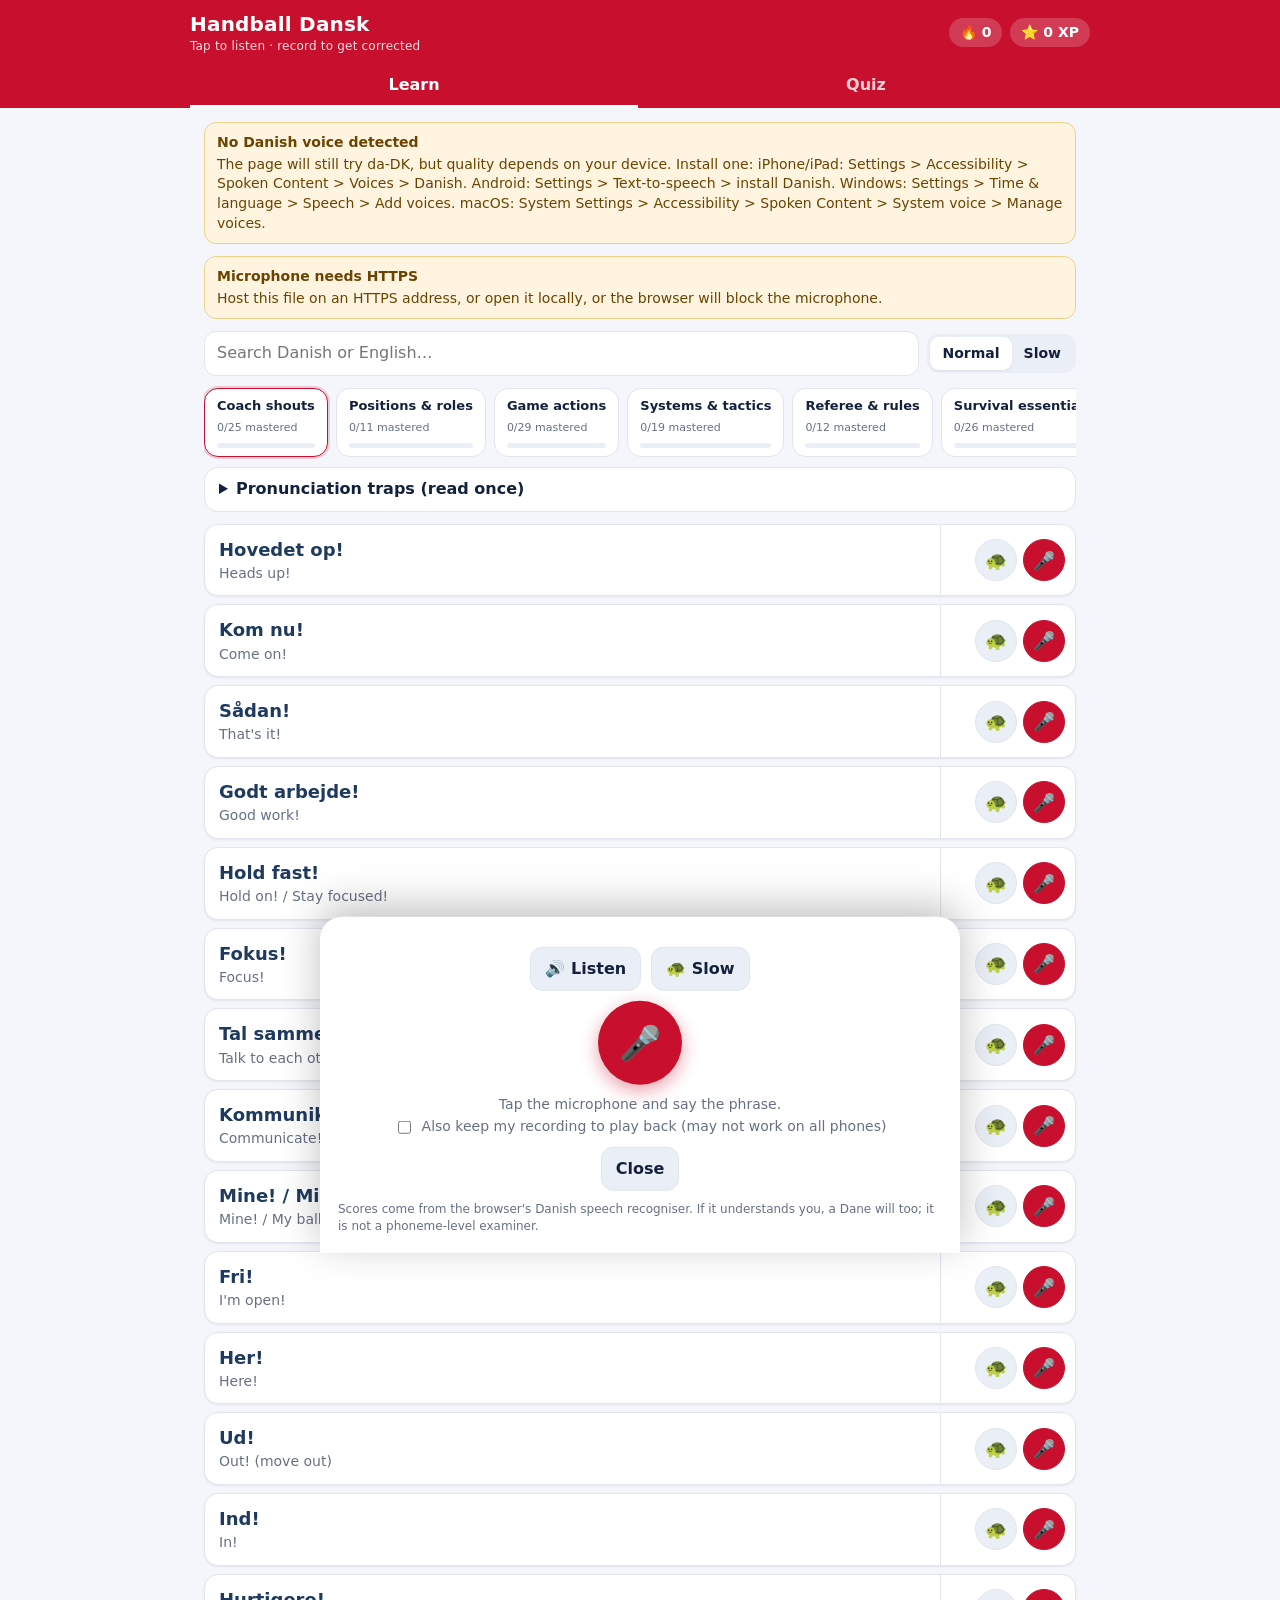
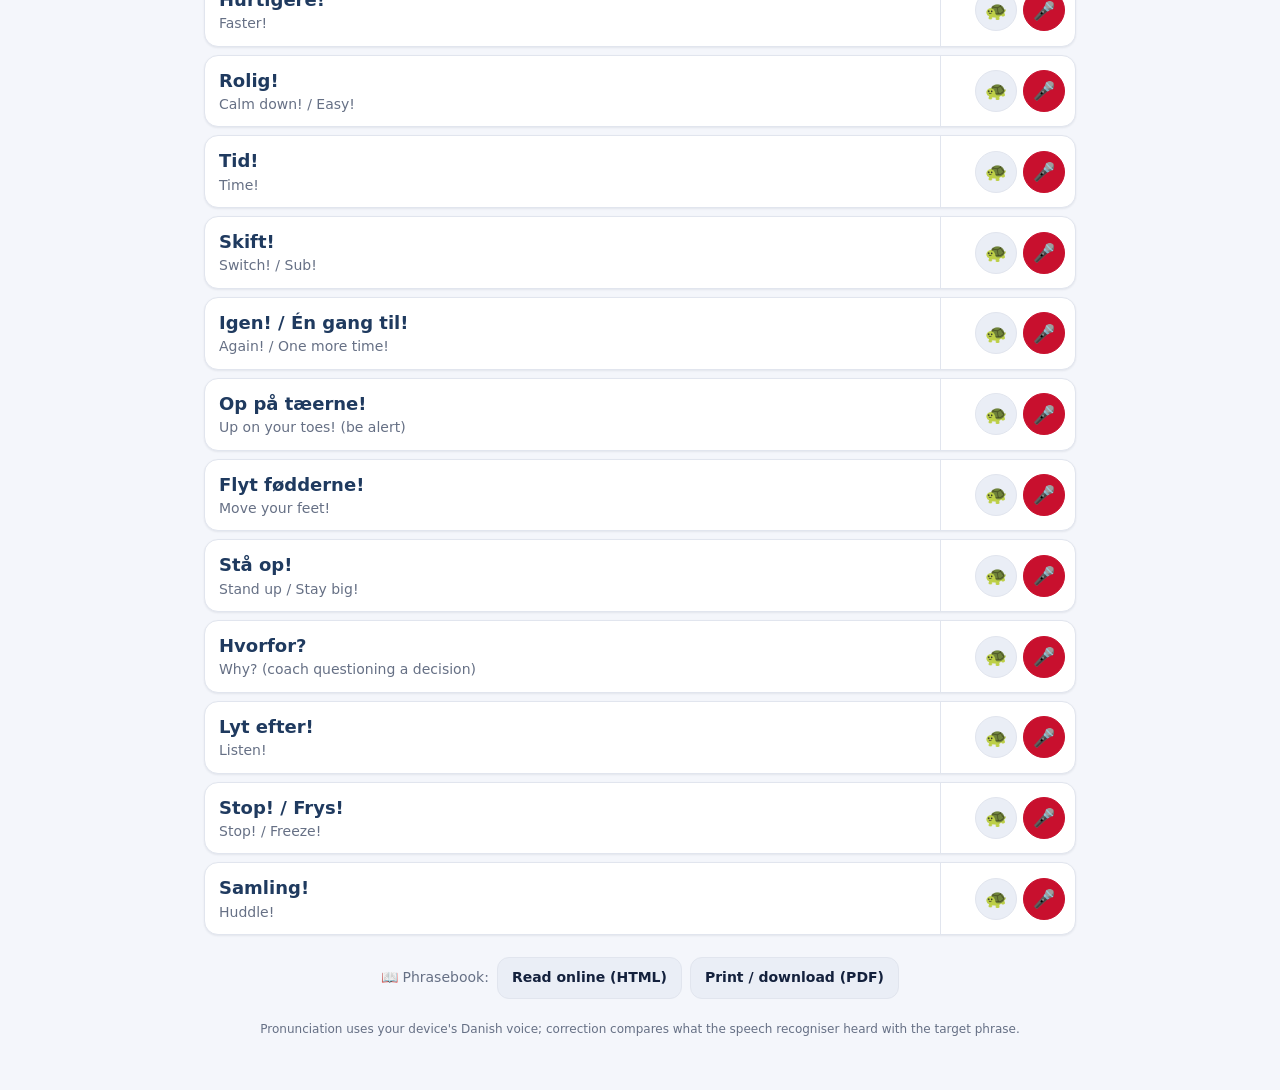
==== commit 6d7182c8: "Link the HTML and PDF phrasebook from the trainer Co-authored-by: Copilot <223556219+Copilot@users.n" ====
--- a/danish-handball-trainer.html
+++ b/danish-handball-trainer.html
@@ -5,6 +5,8 @@
 <meta name="viewport" content="width=device-width,initial-scale=1,viewport-fit=cover">
 <meta name="theme-color" content="#C8102E">
 <title>Handball Dansk</title>
+<link rel="icon" type="image/svg+xml" href="[data-uri]">
+<link rel="apple-touch-icon" href="[data-uri]">
 <style>
 :root{--bg:#f4f6fb;--card:#fff;--ink:#14213d;--mut:#667085;--line:#e1e5ee;--red:#c8102e;--navy:#1f3a5f;--ok:#17a05a;--warn:#d98a00;--bad:#d92d20;--chip:#eaeef6;--shadow:0 1px 2px rgba(20,33,61,.08)}
 @media(prefers-color-scheme:dark){:root{--bg:#0d1320;--card:#172033;--ink:#eef2fb;--mut:#9aa6bd;--line:#26314a;--chip:#212c45;--navy:#9db7e8;--shadow:none}}
@@ -100,8 +102,13 @@
 .qfoot{display:flex;justify-content:space-between;align-items:center;margin-top:14px;gap:10px}
 .final{text-align:center;padding:10px}
 .final .n{font-size:54px;font-weight:900;color:var(--navy)}
+.btn:disabled,.big:disabled{opacity:.45;cursor:default;box-shadow:none}
+.qrec{border-top:1px solid var(--line);margin-top:14px;padding-top:6px}
+.qrec .result{margin-top:8px}
 .hide{display:none!important}
 .foot{color:var(--mut);font-size:12px;margin-top:22px;text-align:center}
+.docs{display:flex;flex-wrap:wrap;gap:8px;align-items:center;justify-content:center;margin-top:22px;font-size:14px;color:var(--mut)}
+.docs .btn{text-decoration:none;color:var(--ink);font-size:14px}
 </style>
 </head>
 <body>
@@ -147,6 +154,12 @@
     </div>
     <div id="quizBody"></div>
   </section>
+
+  <div class="docs" aria-label="Printable phrasebook">
+    <span>📖 Phrasebook:</span>
+    <a class="btn" href="https://fzaire.github.io/danish-english-handball-language/docs/Danish_english_vocabulary_for_Handball.html" target="_blank" rel="noopener">Read online (HTML)</a>
+    <a class="btn" href="https://fzaire.github.io/danish-english-handball-language/docs/Danish_english_vocabulary_for_Handball.pdf" target="_blank" rel="noopener">Print / download (PDF)</a>
+  </div>
 
   <p class="foot">Pronunciation uses your device's Danish voice; correction compares what the speech recogniser heard with the target phrase.</p>
 </main>
@@ -360,16 +373,36 @@
   if($("#keepAudio").checked){
     try{micStream=await navigator.mediaDevices.getUserMedia({audio:true});mr=new MediaRecorder(micStream);chunks=[];mr.ondataavailable=e=>chunks.push(e.data);mr.start()}catch(e){mr=null}
   }
+  recognize({
+    start:()=>{$("#shRec").classList.add("rec");setStatus("Listening… say it now")},
+    result:evaluate,
+    error:(code,msg)=>setStatus(msg),
+    end:got=>{$("#shRec").classList.remove("rec");finishMine();if(!got&&$("#shStatus").textContent.startsWith("Listening"))setStatus("I heard nothing. Tap the microphone and try again.")}
+  });
+}
+const REC_ERR={"not-allowed":"Microphone blocked. Allow microphone access for this page and try again.","service-not-allowed":"Speech service blocked by the browser or OS.","no-speech":"I heard nothing. Move closer and try again.","audio-capture":"No microphone found (or another app is using it).","language-not-supported":"This browser has no Danish recogniser.","network":"The speech service needs an internet connection."};
+// Errors that retrying cannot fix; the quiz lets the learner continue after these.
+const REC_HARD=["not-allowed","service-not-allowed","audio-capture","language-not-supported","network","start"];
+function recognize(h){
   rec=new SR();rec.lang="da-DK";rec.interimResults=false;rec.maxAlternatives=5;rec.continuous=false;
   let got=false;
-  rec.onstart=()=>{recording=true;$("#shRec").classList.add("rec");setStatus("Listening… say it now")};
-  rec.onresult=e=>{got=true;const alts=[];for(const a of e.results[0])alts.push(a.transcript);evaluate(alts)};
-  rec.onerror=e=>{
-    const m={"not-allowed":"Microphone blocked. Allow microphone access for this page and try again.","service-not-allowed":"Speech service blocked by the browser or OS.","no-speech":"I heard nothing. Move closer and try again.","audio-capture":"No microphone found (or another app is using it).","language-not-supported":"This browser has no Danish recogniser.","network":"The speech service needs an internet connection."};
-    setStatus(m[e.error]||("Recognition error: "+e.error))};
-  rec.onend=()=>{recording=false;$("#shRec").classList.remove("rec");finishMine();if(!got&&$("#shStatus").textContent.startsWith("Listening"))setStatus("I heard nothing. Tap the microphone and try again.")};
-  try{rec.start()}catch(e){setStatus("Could not start the microphone.")}
-}
+  rec.onstart=()=>{recording=true;h.start()};
+  rec.onresult=e=>{if(got)return;got=true;const alts=[];for(const a of e.results[0])alts.push(a.transcript);h.result(alts)};
+  rec.onerror=e=>h.error(e.error,REC_ERR[e.error]||("Recognition error: "+e.error));
+  rec.onend=()=>{recording=false;h.end(got)};
+  try{rec.start()}catch(e){recording=false;h.error("start","Could not start the microphone.");h.end(false)}
+}
+function bestScore(say,alts){
+  const targets=toVariants(say);let best=null;
+  for(const a of alts){const r=scoreAgainst(targets,a);if(r&&(!best||r.score>best.score))best=r}
+  return best;
+}
+const esc=s=>String(s).replace(/[&<>"]/g,c=>({"&":"&amp;","<":"&lt;",">":"&gt;",'"':"&quot;"}[c]));
+const tone=sc=>sc>=80?"var(--ok)":sc>=50?"var(--warn)":"var(--bad)";
+const verdictText=sc=>sc>=90?"Perfekt! Sounds right to the recogniser.":sc>=80?"Flot! Very close.":sc>=50?"Næsten. A few sounds to fix.":"Prøv igen. Listen once more, then repeat slowly.";
+const toksHTML=b=>b.res.map(r=>`<span class="tok ${r.s>=0.99?"ok":r.s>=0.7?"close":"bad"}">${esc(r.t)}</span>`).join("");
+const heardHTML=b=>"I heard: <b>"+(b.heard?esc(b.heard):"…")+"</b>"+(b.target?" · target: <b>"+esc(b.target)+"</b>":"");
+const hintsHTML=b=>b.score>=90?"":hintsFor(b.res).map(x=>"<li>"+x+"</li>").join("");
 function stopRec(silent){try{rec&&rec.stop()}catch(e){}if(silent){try{rec&&(rec.onresult=null)}catch(e){}}}
 function finishMine(){
   try{if(mr&&mr.state!=="inactive"){mr.onstop=()=>{if(chunks.length){if(mineURL)URL.revokeObjectURL(mineURL);mineURL=URL.createObjectURL(new Blob(chunks,{type:mr.mimeType||"audio/webm"}));$("#shMine").classList.remove("hide")}};mr.stop()}}catch(e){}
@@ -378,8 +411,7 @@
 $("#shPlayMine").onclick=()=>{if(mineURL){new Audio(mineURL).play()}};
 
 function evaluate(alts){
-  const targets=toVariants(cur.say);let best=null;
-  for(const a of alts){const r=scoreAgainst(targets,a);if(r&&(!best||r.score>best.score))best=r}
+  const best=bestScore(cur.say,alts);
   if(!best){setStatus("Could not evaluate. Try again.");return}
   const sc=best.score;
   const prev=S.best[cur.id]||0;
@@ -388,13 +420,12 @@
   $("#shRes").classList.remove("hide");
   $("#shMine").classList.toggle("hide",!mineURL||!$("#keepAudio").checked);
   $("#shScore").textContent=sc;
-  const mt=$("#shMeter");mt.style.width=sc+"%";mt.style.background=sc>=80?"var(--ok)":sc>=50?"var(--warn)":"var(--bad)";
-  $("#shScore").style.color=sc>=80?"var(--ok)":sc>=50?"var(--warn)":"var(--bad)";
-  $("#shVerdict").textContent=sc>=90?"Perfekt! Sounds right to the recogniser.":sc>=80?"Flot! Very close.":sc>=50?"Næsten. A few sounds to fix.":"Prøv igen. Listen once more, then repeat slowly.";
-  $("#shToks").innerHTML=best.res.map(r=>`<span class="tok ${r.s>=0.99?"ok":r.s>=0.7?"close":"bad"}">${r.t}</span>`).join("");
-  $("#shHeard").innerHTML="I heard: <b>"+(best.heard||"…")+"</b>"+(best.target?" · target: <b>"+best.target+"</b>":"");
-  const h=hintsFor(best.res);
-  $("#shHints").innerHTML=sc>=90?"":h.map(x=>"<li>"+x+"</li>").join("");
+  const mt=$("#shMeter");mt.style.width=sc+"%";mt.style.background=tone(sc);
+  $("#shScore").style.color=tone(sc);
+  $("#shVerdict").textContent=verdictText(sc);
+  $("#shToks").innerHTML=toksHTML(best);
+  $("#shHeard").innerHTML=heardHTML(best);
+  $("#shHints").innerHTML=hintsHTML(best);
   setStatus(sc>=80?"Tap the microphone to try again, or close.":"Tap 🔊 to hear it, then record again.");
 }
 
@@ -402,33 +433,101 @@
 let Q=null;
 function shuffle(a){a=a.slice();for(let i=a.length-1;i>0;i--){const j=Math.floor(Math.random()*(i+1));[a[i],a[j]]=[a[j],a[i]]}return a}
 function fillScope(){$("#quizScope").innerHTML='<option value="all">All sections</option>'+DATA.map(s=>`<option value="${s.id}">${s.t}</option>`).join("")}
+// Explicit pairings for "/" alternatives whose English shares words across parts.
+const QSPLIT={
+ "Venstre fløj / Højre fløj":[["Venstre fløj","Left wing"],["Højre fløj","Right wing"]],
+ "Venstre back / Højre back":[["Venstre back","Left back"],["Højre back","Right back"]],
+ "1. bølge / 2. bølge":[["1. bølge","First wave","første bølge"],["2. bølge","Second wave","anden bølge"]],
+ "Offensivt / Defensivt":[["Offensivt","Aggressive (defence)"],["Defensivt","Passive (defence)"]],
+ "Dæk op / Dæk ud":[["Dæk op","Step up on the shooter"],["Dæk ud","Step out on the shooter"]],
+ "Sæt tempoet op / ned":[["Sæt tempoet op","Raise the tempo"],["Sæt tempoet ned","Lower the tempo"]],
+ "Godmorgen / Godaften / Godnat":[["Godmorgen","Good morning"],["Godaften","Good evening"],["Godnat","Good night"]],
+ "Jeg er træt / sulten / tørstig":[["Jeg er træt","I'm tired"],["Jeg er sulten","I'm hungry"],["Jeg er tørstig","I'm thirsty"]],
+ "Hjemmekamp / Udekamp":[["Hjemmekamp","Home game"],["Udekamp","Away game"]]
+};
+const splitSlash=t=>t.split(/\s*\/\s*/);
+function quizItems(it){
+  let parts=QSPLIT[it.da];
+  if(!parts){
+    const d=splitSlash(it.da);if(d.length<2)return [it];
+    const e=splitSlash(it.en),s=splitSlash(it.say);
+    parts=d.map((x,k)=>[x,e.length===d.length?e[k]:it.en,s.length===d.length?s[k]:x]);
+  }
+  return parts.map((p,k)=>({id:it.id+"."+k,sec:it.sec,da:p[0],en:p[1],say:p[2]||p[0],part:true}));
+}
 function startQuiz(){
-  const sc=$("#quizScope").value;const pool=sc==="all"?ALL:DATA.find(s=>s.id===sc).items;
-  Q={pool,qs:shuffle(pool).slice(0,Math.min(10,pool.length)),i:0,ok:0,done:false};
+  const sc=$("#quizScope").value;
+  const pool=(sc==="all"?ALL:DATA.find(s=>s.id===sc).items).flatMap(quizItems);
+  const qs=shuffle(pool).slice(0,Math.min(10,pool.length)).map(it=>{
+    const wrong=shuffle(pool.filter(x=>x.en!==it.en).map(x=>x.en).filter((v,k,a)=>a.indexOf(v)===k)).slice(0,3);
+    return {it,opts:shuffle([it.en,...wrong]),pick:null,pron:null,msg:"",blocked:false};
+  });
+  Q={qs,i:0,done:false};
   renderQ();
 }
+const canAdvance=q=>q.pick!=null&&(!!q.pron||q.blocked||!SR);
+function qStatusText(q){
+  if(q.msg)return q.msg;
+  if(!SR)return "Speech recognition is not available in this browser, so the pronunciation check is skipped.";
+  if(!q.pron)return "Now say it in Danish. Record to unlock Next.";
+  return q.pron.score>=80?"Tap Next, or record again.":"Tap 🔊 to hear it, then record again. Or tap Next.";
+}
 function renderQ(){
+  stopRec(true);
   const el=$("#quizBody");
-  if(!Q){el.innerHTML='<div class="q final"><div class="da" style="font-size:22px">Listening quiz</div><p class="en">Hear a Danish phrase, pick its meaning. 10 questions, +5 XP each.</p><button class="btn pri" id="qStart">Start</button></div>';$("#qStart").onclick=startQuiz;return}
-  if(Q.i>=Q.qs.length){const pct=Math.round(Q.ok/Q.qs.length*100);addXP(Q.ok===Q.qs.length?10:0);
-    el.innerHTML=`<div class="q final"><div class="n">${Q.ok}/${Q.qs.length}</div><p>${pct>=90?"Fantastisk!":pct>=60?"Godt gået!":"Keep going, repeat the weak ones in Learn."}</p><button class="btn pri" id="qAgain">Play again</button></div>`;$("#qAgain").onclick=startQuiz;return}
-  const it=Q.qs[Q.i];
-  const wrong=shuffle(Q.pool.filter(x=>x.en!==it.en).map(x=>x.en).filter((v,k,a)=>a.indexOf(v)===k)).slice(0,3);
-  const opts=shuffle([it.en,...wrong]);
+  if(!Q){el.innerHTML='<div class="q final"><div class="da" style="font-size:22px">Listening quiz</div><p class="en">Hear a Danish phrase, pick its meaning, then say it to check your pronunciation. 10 questions, +5 XP each.</p><button class="btn pri" id="qStart">Start</button></div>';$("#qStart").onclick=startQuiz;return}
+  if(Q.i>=Q.qs.length){
+    const n=Q.qs.length,ok=Q.qs.filter(q=>q.pick===q.it.en).length,pct=Math.round(ok/n*100);
+    const pr=Q.qs.filter(q=>q.pron),avg=pr.length?Math.round(pr.reduce((a,q)=>a+q.pron.score,0)/pr.length):null;
+    if(!Q.done){Q.done=true;if(ok===n)addXP(10)}
+    el.innerHTML=`<div class="q final"><div class="n">${ok}/${n}</div><p>${pct>=90?"Fantastisk!":pct>=60?"Godt gået!":"Keep going, repeat the weak ones in Learn."}</p>${avg==null?"":`<p class="en">Average pronunciation score: <b style="color:${tone(avg)}">${avg}</b></p>`}<div class="row"><button class="btn" id="qBack">◀ Back</button><button class="btn pri" id="qAgain">Play again</button></div></div>`;
+    $("#qBack").onclick=()=>{Q.i=n-1;renderQ()};$("#qAgain").onclick=startQuiz;return}
+  const q=Q.qs[Q.i],it=q.it,answered=q.pick!=null;
+  const cls=o=>"opt"+(answered&&o===it.en?" right":"")+(answered&&o===q.pick&&o!==it.en?" wrong":"");
   el.innerHTML=`<div class="q"><div class="qprog"><span style="width:${Q.i/Q.qs.length*100}%"></span></div>
    <div class="qspk"><button class="big" id="qPlay" aria-label="Play">🔊</button></div>
-   <div class="qda">${$("#hideText").checked?"":it.da}</div>
-   <div class="opts">${opts.map(o=>`<button class="opt" data-o="${o.replace(/"/g,"&quot;")}">${o}</button>`).join("")}</div>
-   <div class="qfoot"><span class="en">Question ${Q.i+1} of ${Q.qs.length}</span><div><button class="btn" id="qSlow">🐢</button> <button class="btn pri hide" id="qNext">Next</button></div></div></div>`;
+   <div class="qda">${answered||!$("#hideText").checked?esc(it.da):""}</div>
+   <div class="opts">${q.opts.map(o=>`<button class="${cls(o)}" data-o="${esc(o)}"${answered?" disabled":""}>${esc(o)}</button>`).join("")}</div>
+   <div class="qrec${answered?"":" hide"}">
+     <div class="row"><button class="big" id="qRec" aria-label="Record pronunciation"${SR?"":" disabled"}>🎤</button></div>
+     <div class="status" id="qStatus">${esc(qStatusText(q))}</div>
+     ${q.pron?`<div class="result"><div class="score"><div class="n" style="color:${tone(q.pron.score)}">${q.pron.score}</div><div class="meter"><span style="width:${q.pron.score}%;background:${tone(q.pron.score)}"></span></div></div><div class="verdict">${verdictText(q.pron.score)}</div><div class="toks">${toksHTML(q.pron)}</div><div class="heard">${heardHTML(q.pron)}</div><ul class="hints">${hintsHTML(q.pron)}</ul></div>`:""}
+   </div>
+   <div class="qfoot"><button class="btn" id="qBack"${Q.i===0?" disabled":""}>◀ Back</button><span class="en">Question ${Q.i+1} of ${Q.qs.length}</span><div><button class="btn" id="qSlow">🐢</button> <button class="btn pri${answered?"":" hide"}" id="qNext"${canAdvance(q)?"":" disabled"}>Next ▶</button></div></div></div>`;
   $("#qPlay").onclick=()=>speak(it.say,{slow:false});$("#qSlow").onclick=()=>speak(it.say,{slow:true});
   el.querySelectorAll(".opt").forEach(b=>b.onclick=()=>{
-    const right=b.dataset.o===it.en;
-    el.querySelectorAll(".opt").forEach(x=>{x.disabled=true;if(x.dataset.o===it.en)x.classList.add("right")});
-    if(!right)b.classList.add("wrong");else{Q.ok++;addXP(5)}
-    el.querySelector(".qda").textContent=it.da;$("#qNext").classList.remove("hide");
+    if(q.pick!=null)return;
+    q.pick=b.dataset.o;if(q.pick===it.en)addXP(5);
+    renderQ();speak(it.say,{slow:false});
   });
-  $("#qNext").onclick=()=>{Q.i++;renderQ()};
-  speak(it.say,{slow:false});
+  $("#qRec").onclick=()=>quizRec(q);
+  $("#qBack").onclick=()=>{if(Q.i>0){Q.i--;renderQ()}};
+  $("#qNext").onclick=()=>{if(canAdvance(q)){Q.i++;renderQ()}};
+  if(!answered)speak(it.say,{slow:false});
+}
+function quizRec(q){
+  if(recording){stopRec(false);return}
+  if(!SR)return;
+  stopSpeak();
+  const live=()=>Q&&Q.qs[Q.i]===q;
+  const status=t=>{if(live())$("#qStatus").textContent=t};
+  recognize({
+    start:()=>{if(live())$("#qRec").classList.add("rec");status("Listening… say it now")},
+    result:alts=>{
+      const b=bestScore(q.it.say,alts);
+      if(!b){status("Could not evaluate. Try again.");return}
+      const prev=q.pron?q.pron.score:0;
+      addXP(b.score>=80&&prev<80?10:b.score>=50?3:1);
+      if(!q.it.part&&b.score>(S.best[q.it.id]||0)){S.best[q.it.id]=b.score;store.set("best",S.best)}
+      q.pron=b;q.msg="";
+      if(live())renderQ();
+    },
+    error:(code,msg)=>{
+      if(REC_HARD.includes(code)){q.blocked=true;q.msg=msg+" You can continue without the check.";if(live())renderQ()}
+      else status(msg);
+    },
+    end:got=>{if(!live())return;$("#qRec").classList.remove("rec");if(!got&&$("#qStatus").textContent.startsWith("Listening"))status("I heard nothing. Tap the microphone and try again.")}
+  });
 }
 $("#quizScope").onchange=()=>{Q=null;renderQ()};
 $("#hideText").onchange=()=>{if(Q&&Q.i<Q.qs.length)renderQ()};
@@ -437,7 +536,7 @@
 function tab(which){
   $("#tabLearn").classList.toggle("on",which==="learn");$("#tabQuiz").classList.toggle("on",which==="quiz");
   $("#learn").classList.toggle("hide",which!=="learn");$("#quizView").classList.toggle("hide",which!=="quiz");
-  stopSpeak();if(which==="quiz"){fillScope();Q=null;renderQ()}
+  stopRec(true);stopSpeak();if(which==="quiz"){fillScope();Q=null;renderQ()}
 }
 $("#tabLearn").onclick=()=>tab("learn");$("#tabQuiz").onclick=()=>tab("quiz");
 if(synth){loadVoices();synth.onvoiceschanged=loadVoices}
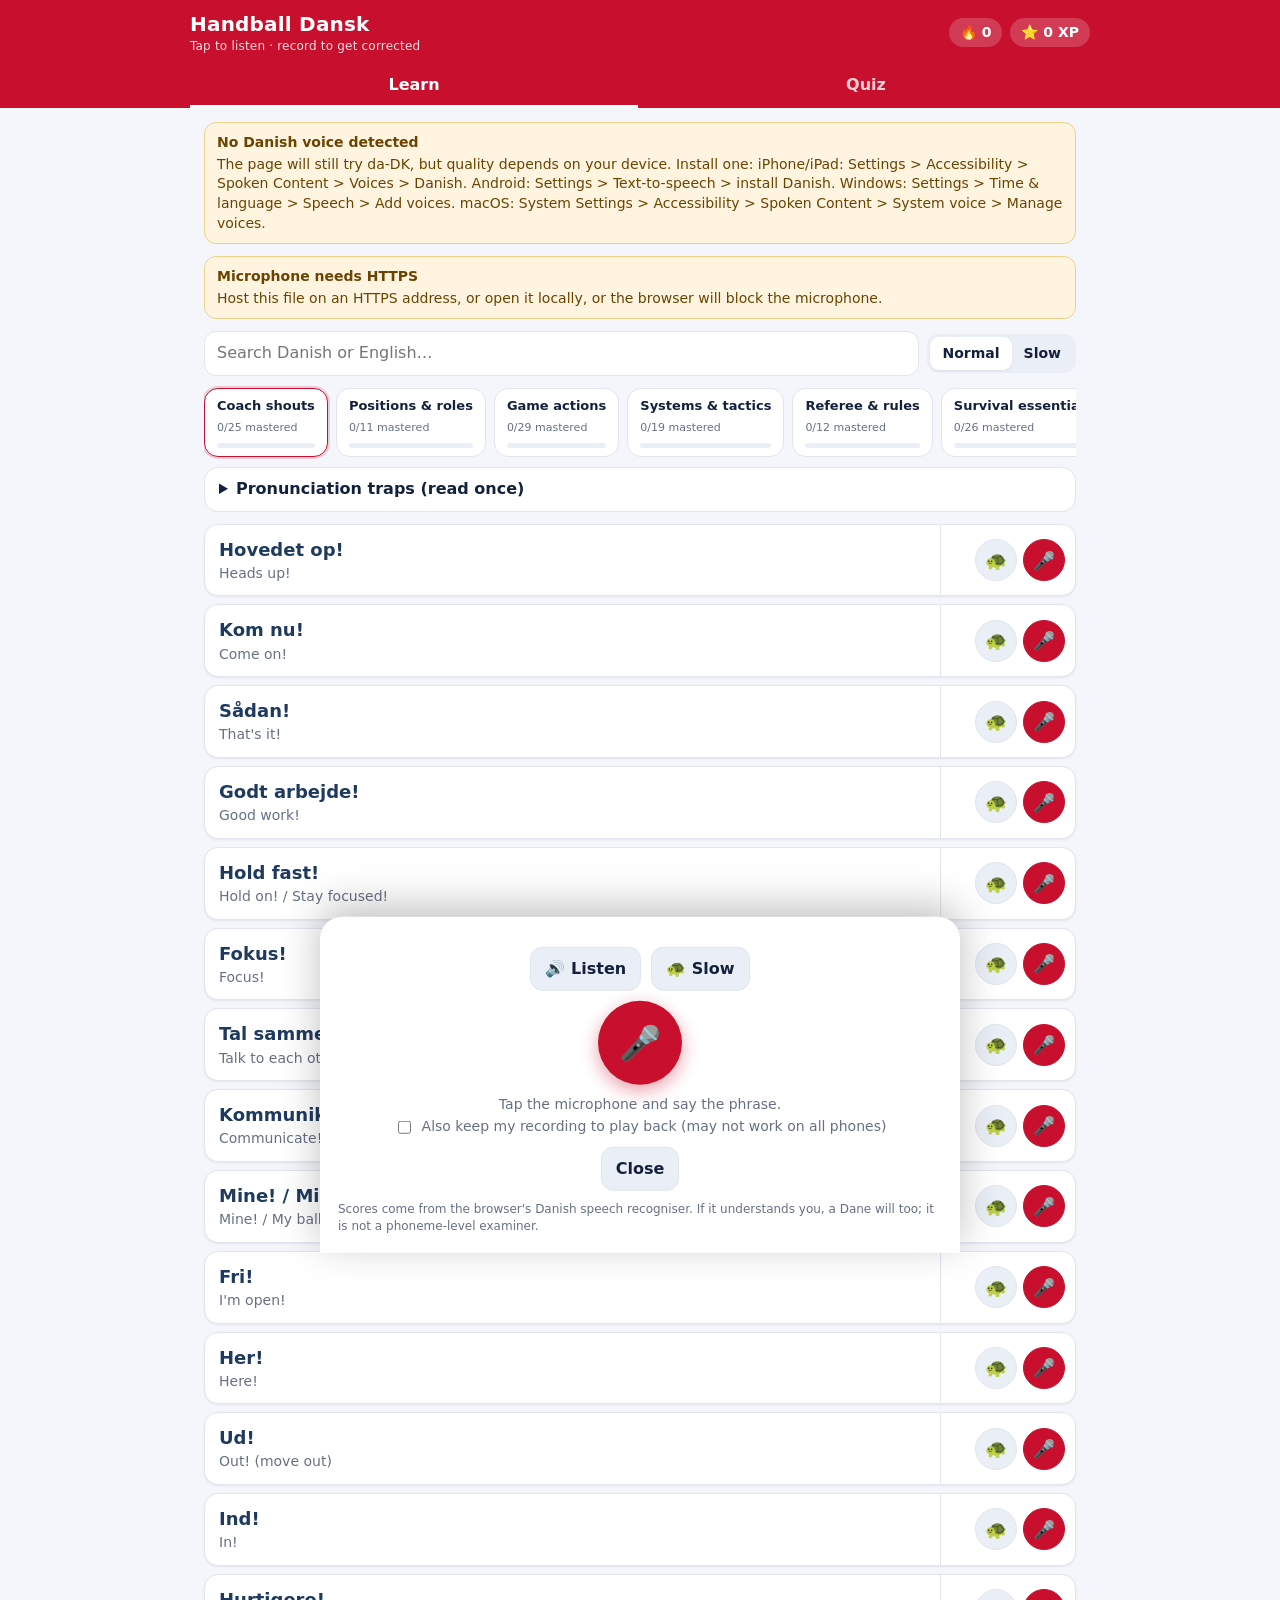
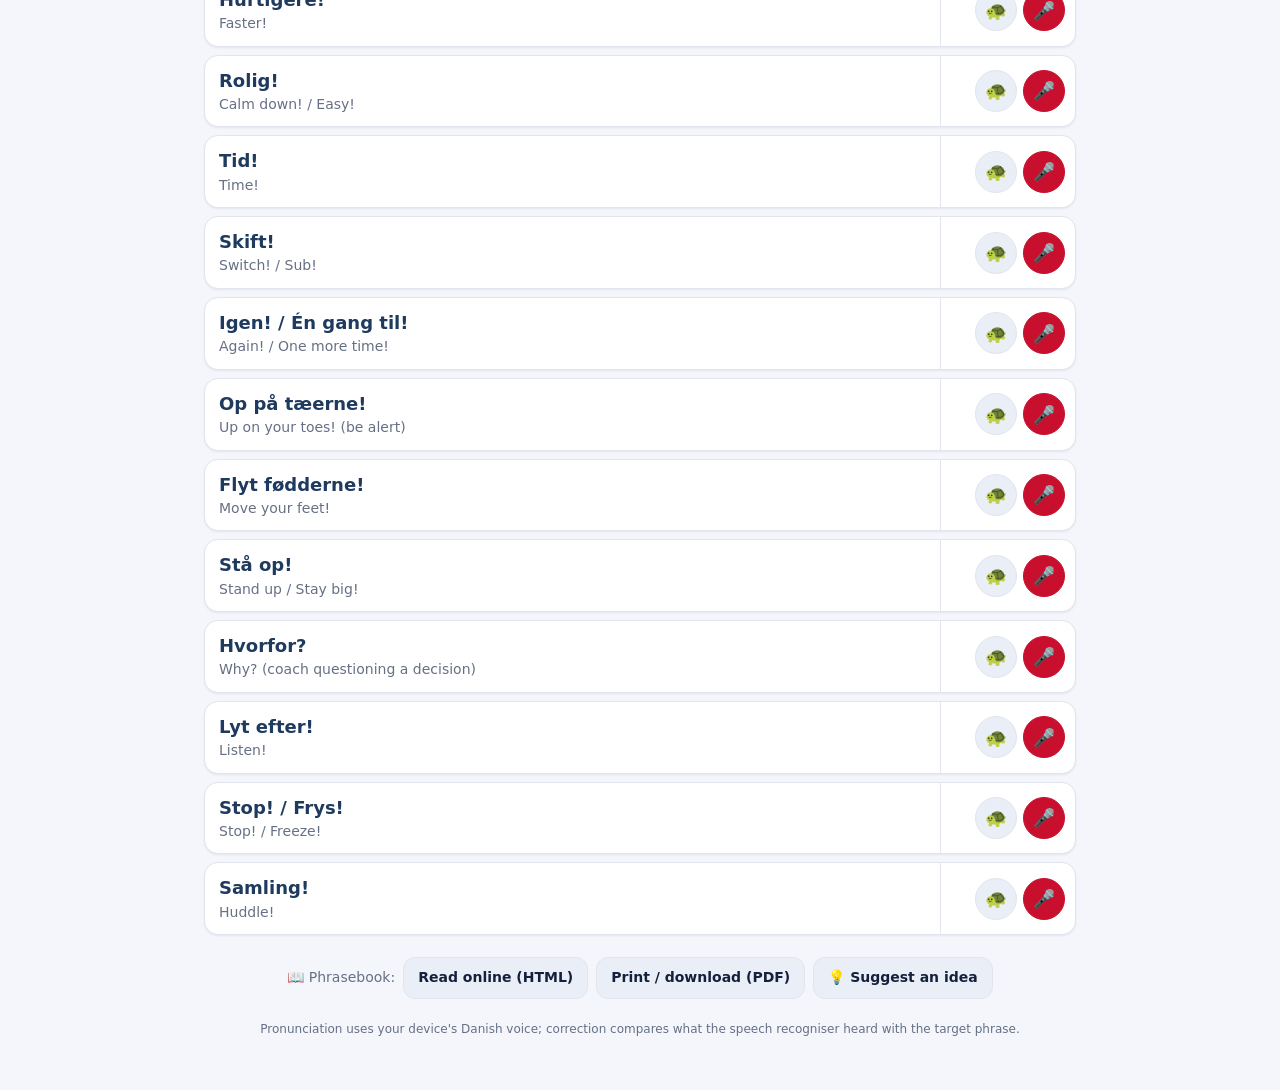
==== commit 698ebdbd: "Add idea-to-feature workflow: Discussions ideas, issue forms, PR template and guide Ideas are posted" ====
--- a/danish-handball-trainer.html
+++ b/danish-handball-trainer.html
@@ -155,10 +155,11 @@
     <div id="quizBody"></div>
   </section>
 
-  <div class="docs" aria-label="Printable phrasebook">
+  <div class="docs" aria-label="Phrasebook and ideas">
     <span>📖 Phrasebook:</span>
     <a class="btn" href="https://fzaire.github.io/danish-english-handball-language/docs/Danish_english_vocabulary_for_Handball.html" target="_blank" rel="noopener">Read online (HTML)</a>
     <a class="btn" href="https://fzaire.github.io/danish-english-handball-language/docs/Danish_english_vocabulary_for_Handball.pdf" target="_blank" rel="noopener">Print / download (PDF)</a>
+    <a class="btn" href="https://github.com/fzaire/danish-english-handball-language/discussions/new?category=ideas" target="_blank" rel="noopener">💡 Suggest an idea</a>
   </div>
 
   <p class="foot">Pronunciation uses your device's Danish voice; correction compares what the speech recogniser heard with the target phrase.</p>
